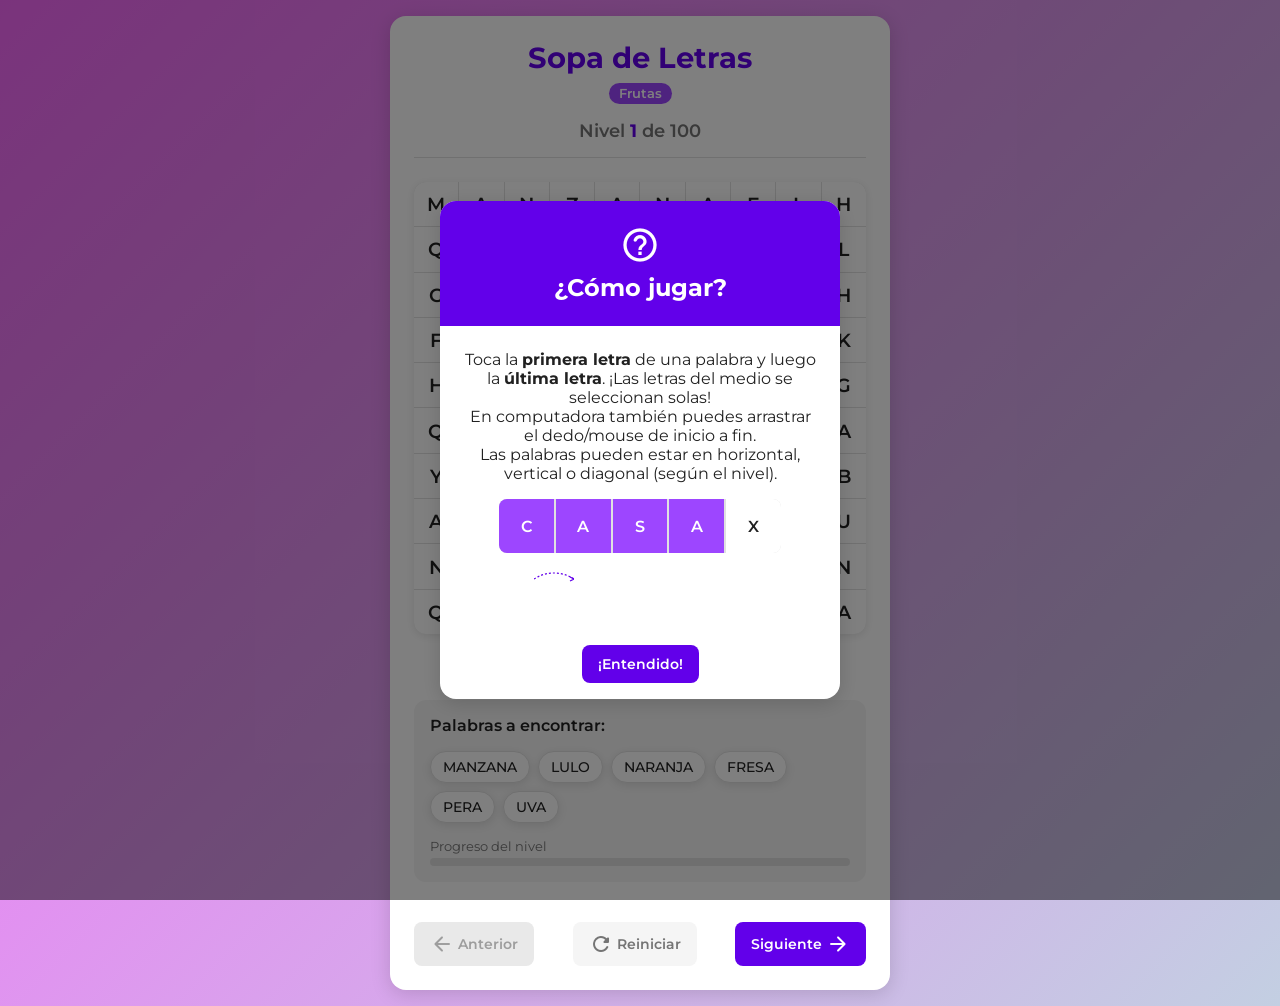
==== index.html @ b5bdeb5b "js claude v2" ====
<!DOCTYPE html>
<html lang="es">
<head>
    <meta charset="UTF-8">
    <meta name="viewport" content="width=device-width, initial-scale=1.0">
    <title>Sopa de Letras - 100 Niveles</title>
    <link rel="stylesheet" href="styles.css">
    <link rel="preconnect" href="https://fonts.googleapis.com">
    <link rel="preconnect" href="https://fonts.gstatic.com" crossorigin>
    <link href="https://fonts.googleapis.com/css2?family=Montserrat:wght@400;600;700&display=swap" rel="stylesheet">
    <link href="https://fonts.googleapis.com/icon?family=Material+Icons+Round" rel="stylesheet">
</head>
<body>
    <div class="game-wrapper">
        <div class="container">
            <header>
                <h1 id="game-title">Sopa de Letras</h1>
                <div class="theme-badge" id="level-theme">Frutas</div>
                <div class="level-info">
                    <span>Nivel </span><span id="current-level">1</span><span> de 100</span>
                </div>
            </header>
            
            <div class="game-container">
                <div class="word-search-wrapper">
                    <div id="word-search-grid" class="word-search-grid"></div>
                    <div class="selection-line" id="selection-line"></div>
                </div>
                <div class="touch-hint" id="touch-hint">Toca la primera letra de la palabra</div>
                
                <div class="words-to-find">
                    <h3>Palabras a encontrar:</h3>
                    <ul id="word-list"></ul>
                    <div class="progress-container">
                        <div class="progress-label">Progreso del nivel</div>
                        <div class="progress-bar">
                            <div class="progress-fill" id="level-progress"></div>
                        </div>
                    </div>
                </div>
            </div>
            
            <div class="controls">
                <button id="prev-level" class="btn btn-secondary">
                    <span class="material-icons-round">arrow_back</span>
                    <span>Anterior</span>
                </button>
                <button id="restart-level" class="btn btn-secondary">
                    <span class="material-icons-round">refresh</span>
                    <span>Reiniciar</span>
                </button>
                <button id="next-level" class="btn btn-primary">
                    <span>Siguiente</span>
                    <span class="material-icons-round">arrow_forward</span>
                </button>
            </div>
        </div>
    </div>
    
    <!-- Modal de victoria -->
    <div class="modal" id="victory-modal">
        <div class="modal-content">
            <div class="modal-header">
                <span class="material-icons-round success-icon">emoji_events</span>
                <h2>¡Nivel Completado!</h2>
            </div>
            <div class="modal-body">
                <p>Has encontrado todas las palabras del nivel <span id="completed-level">1</span>.</p>
                <div class="stars-container">
                    <span class="material-icons-round star">star</span>
                    <span class="material-icons-round star">star</span>
                    <span class="material-icons-round star">star</span>
                </div>
            </div>
            <div class="modal-footer">
                <button id="next-level-modal" class="btn btn-primary">
                    <span>Siguiente Nivel</span>
                    <span class="material-icons-round">arrow_forward</span>
                </button>
            </div>
        </div>
    </div>
    
    <!-- Tutorial para el primer nivel -->
    <div class="modal" id="tutorial-modal">
        <div class="modal-content">
            <div class="modal-header">
                <span class="material-icons-round">help_outline</span>
                <h2>¿Cómo jugar?</h2>
            </div>
            <div class="modal-body">
                <p>Toca la <strong>primera letra</strong> de una palabra y luego la <strong>última letra</strong>. ¡Las letras del medio se seleccionan solas!</p>
                <p>En computadora también puedes arrastrar el dedo/mouse de inicio a fin.</p>
                <p>Las palabras pueden estar en horizontal, vertical o diagonal (según el nivel).</p>
                <div class="tutorial-image">
                    <div class="tutorial-grid">
                        <div class="tutorial-cell">C</div>
                        <div class="tutorial-cell">A</div>
                        <div class="tutorial-cell">S</div>
                        <div class="tutorial-cell">A</div>
                        <div class="tutorial-cell">X</div>
                    </div>
                    <div class="tutorial-arrow"></div>
                </div>
            </div>
            <div class="modal-footer">
                <button id="start-game" class="btn btn-primary">¡Entendido!</button>
            </div>
        </div>
    </div>
    
    <script src="script.js"></script>
</body>
</html>
---- styles.css ----
/* Variables */
:root {
    --primary-color: #6200ea;
    --primary-light: #9d46ff;
    --primary-dark: #0a00b6;
    --secondary-color: #4a148c;
    --accent-color: #ff6d00;
    --success-color: #00c853;
    --error-color: #d50000;
    --text-primary: #212121;
    --text-secondary: #757575;
    --text-light: #ffffff;
    --bg-light: #f5f5f5;
    --bg-card: #ffffff;
    --border-color: #e0e0e0;
    --shadow-light: 0 2px 10px rgba(0, 0, 0, 0.1);
    --shadow-medium: 0 4px 20px rgba(0, 0, 0, 0.15);
    --border-radius-sm: 8px;
    --border-radius-md: 12px;
    --border-radius-lg: 16px;
    --spacing-xs: 4px;
    --spacing-sm: 8px;
    --spacing-md: 16px;
    --spacing-lg: 24px;
    --spacing-xl: 32px;
    --font-family: 'Montserrat', sans-serif;
    --transition-fast: 0.2s;
    --transition-normal: 0.3s;
}

/* Estilos generales */
* {
    margin: 0;
    padding: 0;
    box-sizing: border-box;
    font-family: var(--font-family);
}

body {
    background: linear-gradient(135deg, #f5f7fa 0%, #c3cfe2 100%);
    min-height: 100vh;
    display: flex;
    justify-content: center;
    align-items: center;
    padding: var(--spacing-md);
    transition: background 0.5s ease;
    color: var(--text-primary);
}

.game-wrapper {
    width: 100%;
    max-width: 500px;
}

.container {
    width: 100%;
    background-color: var(--bg-card);
    border-radius: var(--border-radius-lg);
    box-shadow: var(--shadow-medium);
    padding: var(--spacing-lg);
    display: flex;
    flex-direction: column;
    gap: var(--spacing-lg);
    position: relative;
    overflow: hidden;
}

/* Header */
header {
    text-align: center;
    padding-bottom: var(--spacing-md);
    border-bottom: 1px solid var(--border-color);
    position: relative;
}

h1 {
    color: var(--primary-color);
    font-size: 1.8rem;
    margin-bottom: var(--spacing-sm);
    font-weight: 700;
}

.theme-badge {
    display: inline-block;
    background-color: var(--primary-light);
    color: var(--text-light);
    font-size: 0.8rem;
    padding: 3px 10px;
    border-radius: 20px;
    margin-bottom: var(--spacing-md);
    font-weight: 600;
}

.level-info {
    font-size: 1.1rem;
    color: var(--text-secondary);
    font-weight: 600;
}

.level-info span:nth-child(2) {
    color: var(--primary-color);
    font-weight: 700;
}

/* Contenedor del juego */
.game-container {
    display: flex;
    flex-direction: column;
    gap: var(--spacing-lg);
}

.word-search-wrapper {
    position: relative;
    width: 100%;
    aspect-ratio: 1;
}

.word-search-grid {
    display: grid;
    gap: 1px;
    width: 100%;
    height: 100%;
    user-select: none;
    touch-action: none;
    background-color: var(--border-color);
    border-radius: var(--border-radius-md);
    overflow: hidden;
    box-shadow: var(--shadow-light);
}

.cell {
    background-color: var(--bg-card);
    display: flex;
    justify-content: center;
    align-items: center;
    font-weight: 600;
    font-size: clamp(0.8rem, 3vw, 1.2rem);
    cursor: pointer;
    transition: all var(--transition-fast);
    position: relative;
    z-index: 1;
}

.cell.selected {
    background-color: var(--primary-light);
    color: var(--text-light);
    transform: scale(0.95);
    z-index: 2;
}

.cell.found {
    background-color: var(--success-color);
    color: var(--text-light);
}

/* Línea de selección */
.selection-line {
    position: absolute;
    height: 6px;
    background-color: var(--primary-color);
    border-radius: 3px;
    transform-origin: left center;
    opacity: 0;
    pointer-events: none;
    z-index: 5;
    box-shadow: 0 0 10px rgba(98, 0, 234, 0.5);
}

/* Lista de palabras */
.words-to-find {
    padding: var(--spacing-md);
    background-color: var(--bg-light);
    border-radius: var(--border-radius-md);
}

.words-to-find h3 {
    margin-bottom: var(--spacing-md);
    color: var(--text-primary);
    font-size: 1rem;
    font-weight: 600;
}

.words-to-find ul {
    list-style-type: none;
    display: flex;
    flex-wrap: wrap;
    gap: var(--spacing-sm);
    margin-bottom: var(--spacing-md);
}

.words-to-find li {
    padding: 6px 12px;
    background-color: var(--bg-card);
    border-radius: 20px;
    font-size: 0.9rem;
    transition: all var(--transition-normal);
    box-shadow: var(--shadow-light);
    border: 1px solid var(--border-color);
    font-weight: 500;
}

.words-to-find li.found {
    background-color: var(--success-color);
    color: var(--text-light);
    text-decoration: line-through;
    transform: scale(0.95);
    opacity: 0.8;
    border-color: transparent;
}

/* Barra de progreso */
.progress-container {
    margin-top: var(--spacing-md);
}

.progress-label {
    font-size: 0.8rem;
    margin-bottom: var(--spacing-xs);
    color: var(--text-secondary);
}

.progress-bar {
    height: 8px;
    background-color: var(--border-color);
    border-radius: 4px;
    overflow: hidden;
}

.progress-fill {
    height: 100%;
    background-color: var(--primary-color);
    width: 0%;
    transition: width var(--transition-normal);
}

/* Controles */
.controls {
    display: flex;
    justify-content: space-between;
    margin-top: var(--spacing-md);
}

.btn {
    padding: 10px 16px;
    border: none;
    border-radius: var(--border-radius-sm);
    cursor: pointer;
    font-weight: 600;
    transition: all var(--transition-fast);
    display: flex;
    align-items: center;
    gap: var(--spacing-xs);
    font-size: 0.9rem;
}

.btn-primary {
    background-color: var(--primary-color);
    color: var(--text-light);
}

.btn-primary:hover:not(:disabled) {
    background-color: var(--primary-dark);
    box-shadow: 0 2px 8px rgba(98, 0, 234, 0.3);
}

.btn-secondary {
    background-color: var(--bg-light);
    color: var(--text-secondary);
}

.btn-secondary:hover:not(:disabled) {
    background-color: var(--border-color);
    color: var(--text-primary);
}

.btn:disabled {
    background-color: var(--border-color);
    color: var(--text-secondary);
    cursor: not-allowed;
    opacity: 0.7;
}

.material-icons-round {
    font-size: 1.2rem;
}

/* Modal */
.modal {
    position: fixed;
    top: 0;
    left: 0;
    width: 100%;
    height: 100%;
    background-color: rgba(0, 0, 0, 0.5);
    display: flex;
    justify-content: center;
    align-items: center;
    z-index: 100;
    opacity: 0;
    pointer-events: none;
    transition: opacity var(--transition-normal);
}

.modal.active {
    opacity: 1;
    pointer-events: all;
}

.modal-content {
    background-color: var(--bg-card);
    border-radius: var(--border-radius-lg);
    width: 90%;
    max-width: 400px;
    box-shadow: var(--shadow-medium);
    overflow: hidden;
    transform: scale(0.9);
    transition: transform var(--transition-normal);
}

.modal.active .modal-content {
    transform: scale(1);
}

.modal-header {
    padding: var(--spacing-lg);
    background-color: var(--primary-color);
    color: var(--text-light);
    display: flex;
    flex-direction: column;
    align-items: center;
    gap: var(--spacing-sm);
}

.modal-header .material-icons-round {
    font-size: 2.5rem;
}

.success-icon {
    color: var(--accent-color);
}

.modal-body {
    padding: var(--spacing-lg);
    text-align: center;
}

.stars-container {
    margin: var(--spacing-lg) 0;
    display: flex;
    justify-content: center;
    gap: var(--spacing-md);
}

.star {
    font-size: 2.5rem;
    color: var(--accent-color);
    animation: star-pulse 1.5s infinite alternate;
}

.star:nth-child(2) {
    animation-delay: 0.3s;
}

.star:nth-child(3) {
    animation-delay: 0.6s;
}

@keyframes star-pulse {
    0% {
        transform: scale(0.8);
        opacity: 0.7;
    }
    100% {
        transform: scale(1.1);
        opacity: 1;
    }
}

.modal-footer {
    padding: var(--spacing-md);
    display: flex;
    justify-content: center;
}

/* Tutorial */
.tutorial-image {
    margin: var(--spacing-md) 0;
    position: relative;
    display: flex;
    flex-direction: column;
    align-items: center;
}

.tutorial-grid {
    display: grid;
    grid-template-columns: repeat(5, 1fr);
    gap: 2px;
    width: 80%;
    background-color: var(--border-color);
    border-radius: var(--border-radius-sm);
    overflow: hidden;
}

.tutorial-cell {
    background-color: var(--bg-card);
    aspect-ratio: 1;
    display: flex;
    justify-content: center;
    align-items: center;
    font-weight: 600;
}

.tutorial-cell:nth-child(1),
.tutorial-cell:nth-child(2),
.tutorial-cell:nth-child(3),
.tutorial-cell:nth-child(4) {
    background-color: var(--primary-light);
    color: var(--text-light);
}

.tutorial-arrow {
    margin-top: var(--spacing-md);
    width: 60%;
    height: 20px;
    background-image: url('data:image/svg+xml;utf8,<svg xmlns="http://www.w3.org/2000/svg" viewBox="0 0 100 50"><path d="M0,25 C30,5 70,5 100,25" stroke="%236200ea" stroke-width="3" fill="none" stroke-dasharray="5,5"/><path d="M90,20 L100,25 L90,30" stroke="%236200ea" stroke-width="3" fill="none"/></svg>');
    background-repeat: no-repeat;
    background-size: contain;
}

/* Fondos de niveles */
.level-bg-1 { background: linear-gradient(135deg, #f667fa 0%, #c3cfe2 100%); }
.level-bg-2 { background: linear-gradient(135deg, #e0c3fc 0%, #8ec5fc 100%); }
.level-bg-3 { background: linear-gradient(135deg, #f093fb 0%, #f5576c 100%); }
.level-bg-4 { background: linear-gradient(135deg, #4facfe 0%, #00f2fe 100%); }
.level-bg-5 { background: linear-gradient(135deg, #43e97b 0%, #38f9d7 100%); }
.level-bg-6 { background: linear-gradient(135deg, #fa709a 0%, #fee140 100%); }
.level-bg-7 { background: linear-gradient(135deg, #667eea 0%, #764ba2 100%); }
.level-bg-8 { background: linear-gradient(135deg, #ff9a9e 0%, #fad0c4 100%); }
.level-bg-9 { background: linear-gradient(135deg, #a18cd1 0%, #fbc2eb 100%); }
.level-bg-10 { background: linear-gradient(135deg, #ffecd2 0%, #fcb69f 100%); }
.level-bg-11 { background: linear-gradient(135deg, #84fab0 0%, #8fd3f4 100%); }
.level-bg-12 { background: linear-gradient(135deg, #a6c0fe 0%, #f68084 100%); }
.level-bg-13 { background: linear-gradient(135deg, #fccb90 0%, #d57eeb 100%); }
.level-bg-14 { background: linear-gradient(135deg, #c1dfc4 0%, #deecdd 100%); }
.level-bg-15 { background: linear-gradient(135deg, #0ba360 0%, #3cba92 100%); }
.level-bg-16 { background: linear-gradient(135deg, #00c6fb 0%, #005bea 100%); }
.level-bg-17 { background: linear-gradient(135deg, #74ebd5 0%, #9face6 100%); }
.level-bg-18 { background: linear-gradient(135deg, #6a11cb 0%, #2575fc 100%); }
.level-bg-19 { background: linear-gradient(135deg, #ff758c 0%, #ff7eb3 100%); }
.level-bg-20 { background: linear-gradient(135deg, #868f96 0%, #596164 100%); }
.level-bg-21 { background: linear-gradient(135deg, #ff9a9e 0%, #fecfef 100%); }
.level-bg-22 { background: linear-gradient(135deg, #a1c4fd 0%, #c2e9fb 100%); }
.level-bg-23 { background: linear-gradient(135deg, #fddb92 0%, #d1fdff 100%); }
.level-bg-24 { background: linear-gradient(135deg, #fbc2eb 0%, #a6c1ee 100%); }
.level-bg-25 { background: linear-gradient(135deg, #ffecd2 0%, #fcb69f 100%); }
.level-bg-26 { background: linear-gradient(135deg, #84fab0 0%, #8fd3f4 100%); }
.level-bg-27 { background: linear-gradient(135deg, #ff8177 0%, #ff867a 100%); }
.level-bg-28 { background: linear-gradient(135deg, #cfd9df 0%, #e2ebf0 100%); }
.level-bg-29 { background: linear-gradient(135deg, #a1ffce 0%, #faffd1 100%); }
.level-bg-30 { background: linear-gradient(135deg, #f6d365 0%, #fda085 100%); }

.level-bg-31 { background: linear-gradient(135deg, #ff6a00 0%, #ee0979 100%); }
.level-bg-32 { background: linear-gradient(135deg, #5ee7df 0%, #b490ca 100%); }
.level-bg-33 { background: linear-gradient(135deg, #89f7fe 0%, #66a6ff 100%); }
.level-bg-34 { background: linear-gradient(135deg, #fbc7d4 0%, #9796f0 100%); }
.level-bg-35 { background: linear-gradient(135deg, #92fe9d 0%, #00c9ff 100%); }
.level-bg-36 { background: linear-gradient(135deg, #fddb92 0%, #d1fdff 100%); }
.level-bg-37 { background: linear-gradient(135deg, #f6d365 0%, #fda085 100%); }
.level-bg-38 { background: linear-gradient(135deg, #84fab0 0%, #8fd3f4 100%); }
.level-bg-39 { background: linear-gradient(135deg, #fccb90 0%, #d57eeb 100%); }
.level-bg-40 { background: linear-gradient(135deg, #74ebd5 0%, #9face6 100%); }

.level-bg-41 { background: linear-gradient(135deg, #667eea 0%, #764ba2 100%); }
.level-bg-42 { background: linear-gradient(135deg, #ff758c 0%, #ff7eb3 100%); }
.level-bg-43 { background: linear-gradient(135deg, #00c6fb 0%, #005bea 100%); }
.level-bg-44 { background: linear-gradient(135deg, #f7971e 0%, #ffd200 100%); }
.level-bg-45 { background: linear-gradient(135deg, #43e97b 0%, #38f9d7 100%); }
.level-bg-46 { background: linear-gradient(135deg, #fa709a 0%, #fee140 100%); }
.level-bg-47 { background: linear-gradient(135deg, #4facfe 0%, #00f2fe 100%); }
.level-bg-48 { background: linear-gradient(135deg, #a18cd1 0%, #fbc2eb 100%); }
.level-bg-49 { background: linear-gradient(135deg, #ff9a9e 0%, #fad0c4 100%); }
.level-bg-50 { background: linear-gradient(135deg, #0ba360 0%, #3cba92 100%); }

.level-bg-51 { background: linear-gradient(135deg, #a1c4fd 0%, #c2e9fb 100%); }
.level-bg-52 { background: linear-gradient(135deg, #c1dfc4 0%, #deecdd 100%); }
.level-bg-53 { background: linear-gradient(135deg, #ffecd2 0%, #fcb69f 100%); }
.level-bg-54 { background: linear-gradient(135deg, #84fab0 0%, #8fd3f4 100%); }
.level-bg-55 { background: linear-gradient(135deg, #fccb90 0%, #d57eeb 100%); }
.level-bg-56 { background: linear-gradient(135deg, #f6d365 0%, #fda085 100%); }
.level-bg-57 { background: linear-gradient(135deg, #667eea 0%, #764ba2 100%); }
.level-bg-58 { background: linear-gradient(135deg, #ff9a9e 0%, #fecfef 100%); }
.level-bg-59 { background: linear-gradient(135deg, #a1ffce 0%, #faffd1 100%); }
.level-bg-60 { background: linear-gradient(135deg, #74ebd5 0%, #9face6 100%); }

.level-bg-61 { background: linear-gradient(135deg, #ff8177 0%, #ff867a 100%); }
.level-bg-62 { background: linear-gradient(135deg, #43e97b 0%, #38f9d7 100%); }
.level-bg-63 { background: linear-gradient(135deg, #00c6fb 0%, #005bea 100%); }
.level-bg-64 { background: linear-gradient(135deg, #ffecd2 0%, #fcb69f 100%); }
.level-bg-65 { background: linear-gradient(135deg, #6a11cb 0%, #2575fc 100%); }
.level-bg-66 { background: linear-gradient(135deg, #f7971e 0%, #ffd200 100%); }
.level-bg-67 { background: linear-gradient(135deg, #fbc2eb 0%, #a6c1ee 100%); }
.level-bg-68 { background: linear-gradient(135deg, #f093fb 0%, #f5576c 100%); }
.level-bg-69 { background: linear-gradient(135deg, #a6c0fe 0%, #f68084 100%); }
.level-bg-70 { background: linear-gradient(135deg, #ff758c 0%, #ff7eb3 100%); }

.level-bg-71 { background: linear-gradient(135deg, #fddb92 0%, #d1fdff 100%); }
.level-bg-72 { background: linear-gradient(135deg, #4facfe 0%, #00f2fe 100%); }
.level-bg-73 { background: linear-gradient(135deg, #c1dfc4 0%, #deecdd 100%); }
.level-bg-74 { background: linear-gradient(135deg, #0ba360 0%, #3cba92 100%); }
.level-bg-75 { background: linear-gradient(135deg, #84fab0 0%, #8fd3f4 100%); }
.level-bg-76 { background: linear-gradient(135deg, #f6d365 0%, #fda085 100%); }
.level-bg-77 { background: linear-gradient(135deg, #667eea 0%, #764ba2 100%); }
.level-bg-78 { background: linear-gradient(135deg, #ff9a9e 0%, #fad0c4 100%); }
.level-bg-79 { background: linear-gradient(135deg, #a1c4fd 0%, #c2e9fb 100%); }
.level-bg-80 { background: linear-gradient(135deg, #fbc2eb 0%, #a6c1ee 100%); }

.level-bg-81 { background: linear-gradient(135deg, #6a11cb 0%, #2575fc 100%); }
.level-bg-82 { background: linear-gradient(135deg, #f7971e 0%, #ffd200 100%); }
.level-bg-83 { background: linear-gradient(135deg, #00c6fb 0%, #005bea 100%); }
.level-bg-84 { background: linear-gradient(135deg, #43e97b 0%, #38f9d7 100%); }
.level-bg-85 { background: linear-gradient(135deg, #ffecd2 0%, #fcb69f 100%); }
.level-bg-86 { background: linear-gradient(135deg, #a18cd1 0%, #fbc2eb 100%); }
.level-bg-87 { background: linear-gradient(135deg, #ff8177 0%, #ff867a 100%); }
.level-bg-88 { background: linear-gradient(135deg, #a1ffce 0%, #faffd1 100%); }
.level-bg-89 { background: linear-gradient(135deg, #f6d365 0%, #fda085 100%); }
.level-bg-90 { background: linear-gradient(135deg, #74ebd5 0%, #9face6 100%); }

.level-bg-91 { background: linear-gradient(135deg, #667eea 0%, #764ba2 100%); }
.level-bg-92 { background: linear-gradient(135deg, #ff758c 0%, #ff7eb3 100%); }
.level-bg-93 { background: linear-gradient(135deg, #00c6fb 0%, #005bea 100%); }
.level-bg-94 { background: linear-gradient(135deg, #43e97b 0%, #38f9d7 100%); }
.level-bg-95 { background: linear-gradient(135deg, #fa709a 0%, #fee140 100%); }
.level-bg-96 { background: linear-gradient(135deg, #fbc2eb 0%, #a6c1ee 100%); }
.level-bg-97 { background: linear-gradient(135deg, #a1c4fd 0%, #c2e9fb 100%); }
.level-bg-98 { background: linear-gradient(135deg, #f093fb 0%, #f5576c 100%); }
.level-bg-99 { background: linear-gradient(135deg, #84fab0 0%, #8fd3f4 100%); }
.level-bg-100 { background: linear-gradient(135deg, #fddb92 0%, #d1fdff 100%); }


/* Media queries para responsividad */
@media (max-width: 480px) {
    :root {
        --spacing-lg: 16px;
        --spacing-md: 12px;
    }
    
    .container {
        padding: var(--spacing-md);
    }
    
    h1 {
        font-size: 1.6rem;
    }
    
    .btn {
        padding: 8px 12px;
        font-size: 0.8rem;
    }
    
    .material-icons-round {
        font-size: 1rem;
    }
    
    .words-to-find li {
        font-size: 0.8rem;
        padding: 4px 10px;
    }
    
    .level-info {
        font-size: 1rem;
    }
    
    .modal-content {
        width: 95%;
    }
}

/* Animaciones */
@keyframes pulse {
    0% {
        transform: scale(1);
    }
    50% {
        transform: scale(1.05);
    }
    100% {
        transform: scale(1);
    }
}

.pulse {
    animation: pulse 0.5s;
}

@keyframes celebrate {
    0% {
        transform: scale(1);
    }
    50% {
        transform: scale(1.2);
    }
    100% {
        transform: scale(1);
    }
}

.celebrate {
    animation: celebrate 0.5s;
}

@keyframes shake {
    0%, 100% {
        transform: translateX(0);
    }
    25% {
        transform: translateX(-5px);
    }
    75% {
        transform: translateX(5px);
    }
}

/*.shake {
    animation: shake 0.3s;
}
*/

.grid {
    touch-action: none; 
}

.cell {
    user-select: none;
    position: relative;
}

.cell:hover {
    transform: scale(1.05);
}

.cell.selecting {
    background: #2196f3;
    color: white;
    transform: scale(1.1);
}

/* Primera celda seleccionada en modo táctil */
.cell.touch-first {
    background-color: var(--accent-color);
    color: var(--text-light);
    transform: scale(1.15);
    box-shadow: 0 0 0 3px rgba(255, 109, 0, 0.4);
    z-index: 3;
    animation: pulse-touch 0.8s infinite ease-in-out;
}

@keyframes pulse-touch {
    0%, 100% { box-shadow: 0 0 0 3px rgba(255, 109, 0, 0.4); }
    50%       { box-shadow: 0 0 0 6px rgba(255, 109, 0, 0.15); }
}

/* Indicador de instrucción táctil (hint) */
.touch-hint {
    text-align: center;
    font-size: 0.75rem;
    color: var(--text-secondary);
    margin-top: var(--spacing-xs);
    opacity: 0;
    transition: opacity 0.3s;
    height: 1.2em;
}
.touch-hint.visible {
    opacity: 1;
}
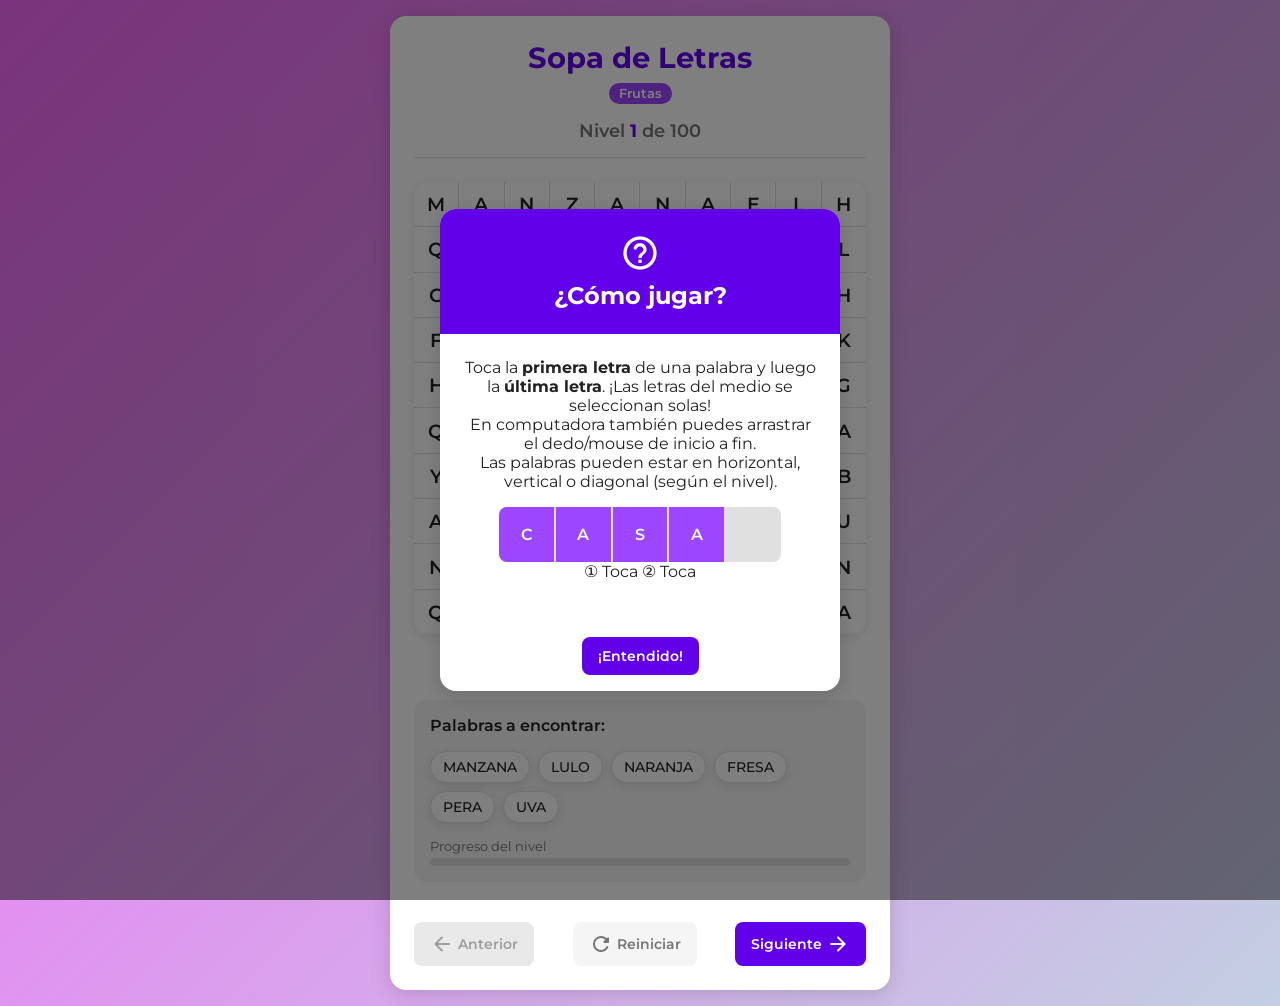
==== commit 0fd1f689: "html claude v2" ====
--- a/index.html
+++ b/index.html
@@ -94,14 +94,19 @@
                 <p>Las palabras pueden estar en horizontal, vertical o diagonal (según el nivel).</p>
                 <div class="tutorial-image">
                     <div class="tutorial-grid">
-                        <div class="tutorial-cell">C</div>
-                        <div class="tutorial-cell">A</div>
-                        <div class="tutorial-cell">S</div>
-                        <div class="tutorial-cell">A</div>
-                        <div class="tutorial-cell">X</div>
+                        <div class="tutorial-cell tutorial-first">C</div>
+                        <div class="tutorial-cell tutorial-middle">A</div>
+                        <div class="tutorial-cell tutorial-middle">S</div>
+                        <div class="tutorial-cell tutorial-last">A</div>
                     </div>
-                    <div class="tutorial-arrow"></div>
+                    <div class="tutorial-labels">
+                        <span>① Toca</span>
+                        <span></span>
+                        <span></span>
+                        <span>② Toca</span>
+                    </div>
                 </div>
+
             </div>
             <div class="modal-footer">
                 <button id="start-game" class="btn btn-primary">¡Entendido!</button>
@@ -111,5 +116,4 @@
     
     <script src="script.js"></script>
 </body>
-</html>
- +</html>
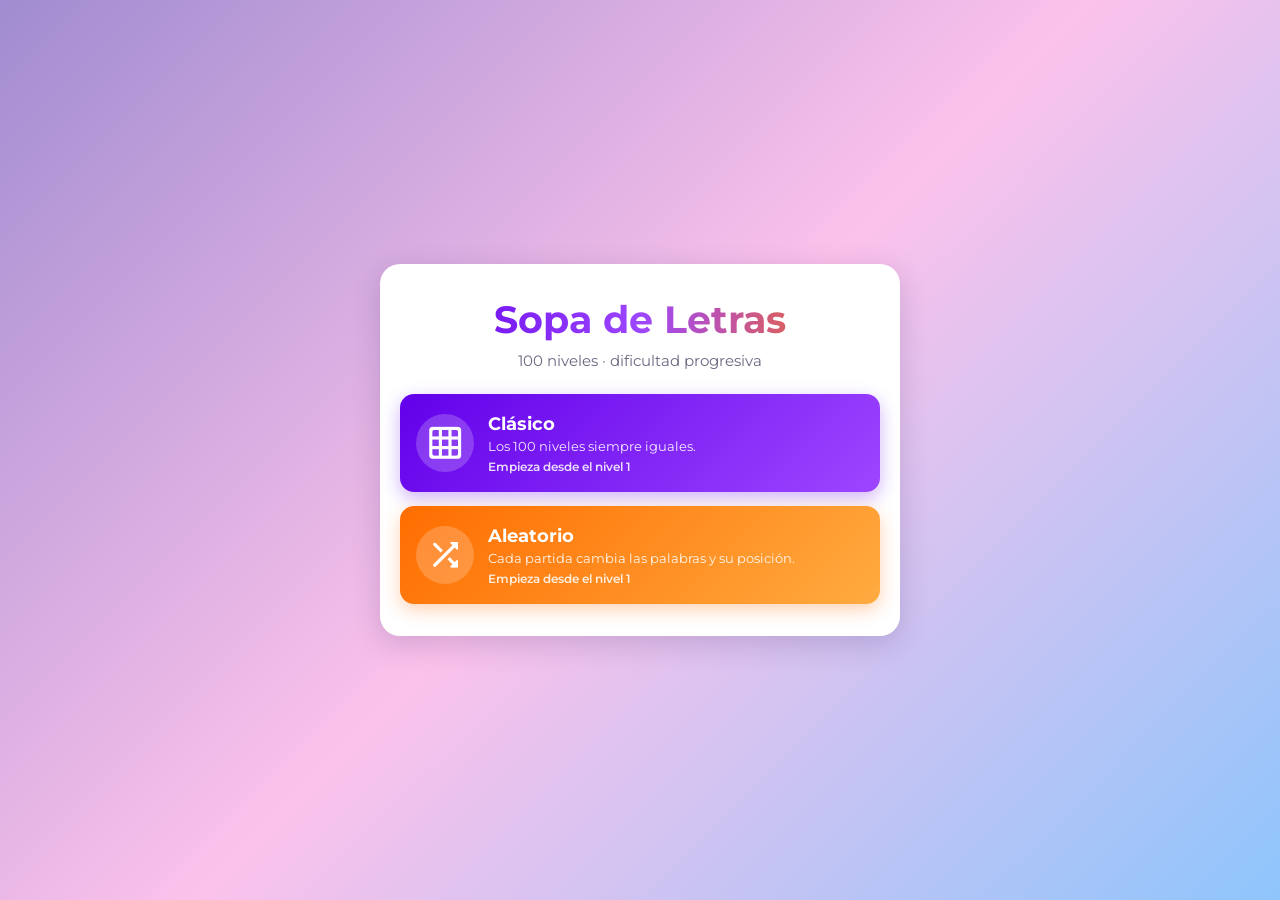
==== commit bcda2c54: "Mejora total del juego con Claude Code" ====
--- a/index.html
+++ b/index.html
@@ -4,116 +4,46 @@
     <meta charset="UTF-8">
     <meta name="viewport" content="width=device-width, initial-scale=1.0">
     <title>Sopa de Letras - 100 Niveles</title>
-    <link rel="stylesheet" href="styles.css">
     <link rel="preconnect" href="https://fonts.googleapis.com">
     <link rel="preconnect" href="https://fonts.gstatic.com" crossorigin>
     <link href="https://fonts.googleapis.com/css2?family=Montserrat:wght@400;600;700&display=swap" rel="stylesheet">
     <link href="https://fonts.googleapis.com/icon?family=Material+Icons+Round" rel="stylesheet">
+    <link rel="stylesheet" href="styles.css">
 </head>
-<body>
-    <div class="game-wrapper">
-        <div class="container">
-            <header>
-                <h1 id="game-title">Sopa de Letras</h1>
-                <div class="theme-badge" id="level-theme">Frutas</div>
-                <div class="level-info">
-                    <span>Nivel </span><span id="current-level">1</span><span> de 100</span>
-                </div>
-            </header>
-            
-            <div class="game-container">
-                <div class="word-search-wrapper">
-                    <div id="word-search-grid" class="word-search-grid"></div>
-                    <div class="selection-line" id="selection-line"></div>
-                </div>
-                <div class="touch-hint" id="touch-hint">Toca la primera letra de la palabra</div>
-                
-                <div class="words-to-find">
-                    <h3>Palabras a encontrar:</h3>
-                    <ul id="word-list"></ul>
-                    <div class="progress-container">
-                        <div class="progress-label">Progreso del nivel</div>
-                        <div class="progress-bar">
-                            <div class="progress-fill" id="level-progress"></div>
-                        </div>
-                    </div>
-                </div>
-            </div>
-            
-            <div class="controls">
-                <button id="prev-level" class="btn btn-secondary">
-                    <span class="material-icons-round">arrow_back</span>
-                    <span>Anterior</span>
-                </button>
-                <button id="restart-level" class="btn btn-secondary">
-                    <span class="material-icons-round">refresh</span>
-                    <span>Reiniciar</span>
-                </button>
-                <button id="next-level" class="btn btn-primary">
-                    <span>Siguiente</span>
-                    <span class="material-icons-round">arrow_forward</span>
-                </button>
+<body class="menu-page level-bg-7">
+    <div class="menu-wrapper">
+        <div class="menu-card">
+            <h1 class="logo">Sopa de Letras</h1>
+            <p class="tagline">100 niveles · dificultad progresiva</p>
+            <div class="mode-list">
+                <a class="mode-card" href="juego.html?modo=fijo" data-mode="fijo">
+                    <span class="material-icons-round mode-icon">grid_on</span>
+                    <span class="mode-text">
+                        <span class="mode-title">Clásico</span>
+                        <span class="mode-desc">Los 100 niveles siempre iguales.</span>
+                        <span class="mode-progress"></span>
+                    </span>
+                </a>
+                <a class="mode-card mode-random" href="juego.html?modo=aleatorio" data-mode="aleatorio">
+                    <span class="material-icons-round mode-icon">shuffle</span>
+                    <span class="mode-text">
+                        <span class="mode-title">Aleatorio</span>
+                        <span class="mode-desc">Cada partida cambia las palabras y su posición.</span>
+                        <span class="mode-progress"></span>
+                    </span>
+                </a>
             </div>
         </div>
     </div>
-    
-    <!-- Modal de victoria -->
-    <div class="modal" id="victory-modal">
-        <div class="modal-content">
-            <div class="modal-header">
-                <span class="material-icons-round success-icon">emoji_events</span>
-                <h2>¡Nivel Completado!</h2>
-            </div>
-            <div class="modal-body">
-                <p>Has encontrado todas las palabras del nivel <span id="completed-level">1</span>.</p>
-                <div class="stars-container">
-                    <span class="material-icons-round star">star</span>
-                    <span class="material-icons-round star">star</span>
-                    <span class="material-icons-round star">star</span>
-                </div>
-            </div>
-            <div class="modal-footer">
-                <button id="next-level-modal" class="btn btn-primary">
-                    <span>Siguiente Nivel</span>
-                    <span class="material-icons-round">arrow_forward</span>
-                </button>
-            </div>
-        </div>
-    </div>
-    
-    <!-- Tutorial para el primer nivel -->
-    <div class="modal" id="tutorial-modal">
-        <div class="modal-content">
-            <div class="modal-header">
-                <span class="material-icons-round">help_outline</span>
-                <h2>¿Cómo jugar?</h2>
-            </div>
-            <div class="modal-body">
-                <p>Toca la <strong>primera letra</strong> de una palabra y luego la <strong>última letra</strong>. ¡Las letras del medio se seleccionan solas!</p>
-                <p>En computadora también puedes arrastrar el dedo/mouse de inicio a fin.</p>
-                <p>Las palabras pueden estar en horizontal, vertical o diagonal (según el nivel).</p>
-                <div class="tutorial-image">
-                    <div class="tutorial-grid">
-                        <div class="tutorial-cell tutorial-first">C</div>
-                        <div class="tutorial-cell tutorial-middle">A</div>
-                        <div class="tutorial-cell tutorial-middle">S</div>
-                        <div class="tutorial-cell tutorial-last">A</div>
-                    </div>
-                    <div class="tutorial-labels">
-                        <span>① Toca</span>
-                        <span></span>
-                        <span></span>
-                        <span>② Toca</span>
-                    </div>
-                </div>
-
-            </div>
-            <div class="modal-footer">
-                <button id="start-game" class="btn btn-primary">¡Entendido!</button>
-            </div>
-        </div>
-    </div>
-    
-    <script src="script.js"></script>
+    <script>
+        document.querySelectorAll('.mode-card').forEach(card => {
+            let p = null;
+            try { p = JSON.parse(localStorage.getItem('sopa-progreso-' + card.dataset.mode)); } catch (e) { /* sin datos */ }
+            const stars = p ? Object.values(p.stars).reduce((a, b) => a + b, 0) : 0;
+            card.querySelector('.mode-progress').textContent = p
+                ? `Nivel ${p.unlocked} desbloqueado · ★ ${stars}/300`
+                : 'Empieza desde el nivel 1';
+        });
+    </script>
 </body>
-</html>+</html>
--- a/styles.css
+++ b/styles.css
@@ -1,4 +1,6 @@
-/* Variables */
+/* =============================================
+   VARIABLES
+   ============================================= */
 :root {
     --primary-color: #6200ea;
     --primary-light: #9d46ff;
@@ -7,427 +9,658 @@
     --accent-color: #ff6d00;
     --success-color: #00c853;
     --error-color: #d50000;
+    --gold: #ffb300;
     --text-primary: #212121;
-    --text-secondary: #757575;
+    --text-secondary: #6b6780;
     --text-light: #ffffff;
-    --bg-light: #f5f5f5;
+    --bg-light: #f4f2fb;
     --bg-card: #ffffff;
-    --border-color: #e0e0e0;
-    --shadow-light: 0 2px 10px rgba(0, 0, 0, 0.1);
-    --shadow-medium: 0 4px 20px rgba(0, 0, 0, 0.15);
-    --border-radius-sm: 8px;
-    --border-radius-md: 12px;
-    --border-radius-lg: 16px;
-    --spacing-xs: 4px;
-    --spacing-sm: 8px;
-    --spacing-md: 16px;
-    --spacing-lg: 24px;
-    --spacing-xl: 32px;
-    --font-family: 'Montserrat', sans-serif;
-    --transition-fast: 0.2s;
-    --transition-normal: 0.3s;
-}
-
-/* Estilos generales */
-* {
-    margin: 0;
-    padding: 0;
-    box-sizing: border-box;
+    --border-color: #e4e0f0;
+    --shadow-light: 0 2px 10px rgba(40, 20, 90, 0.08);
+    --shadow-medium: 0 8px 30px rgba(40, 20, 90, 0.18);
+    --radius-sm: 10px;
+    --radius-md: 14px;
+    --radius-lg: 20px;
+    --font-family: 'Montserrat', system-ui, sans-serif;
+}
+
+/* =============================================
+   BASE
+   ============================================= */
+* { margin: 0; padding: 0; box-sizing: border-box; }
+
+html { -webkit-text-size-adjust: 100%; }
+
+body {
     font-family: var(--font-family);
-}
-
-body {
     background: linear-gradient(135deg, #f5f7fa 0%, #c3cfe2 100%);
     min-height: 100vh;
-    display: flex;
-    justify-content: center;
-    align-items: center;
-    padding: var(--spacing-md);
+    min-height: 100dvh;
+    display: flex;
+    justify-content: center;
+    align-items: flex-start;
+    padding: 16px;
+    color: var(--text-primary);
     transition: background 0.5s ease;
-    color: var(--text-primary);
-}
-
-.game-wrapper {
-    width: 100%;
-    max-width: 500px;
-}
+    overflow-x: hidden;
+    -webkit-tap-highlight-color: transparent;
+}
+
+button, a { font-family: inherit; }
+
+.material-icons-round { font-size: 1.25rem; line-height: 1; user-select: none; }
+
+/* =============================================
+   MENÚ PRINCIPAL
+   ============================================= */
+body.menu-page {
+    align-items: center;
+    background: linear-gradient(135deg, #a18cd1 0%, #fbc2eb 50%, #8ec5fc 100%);
+}
+
+.menu-wrapper { width: 100%; max-width: 520px; }
+
+.menu-card {
+    background: var(--bg-card);
+    border-radius: var(--radius-lg);
+    box-shadow: var(--shadow-medium);
+    padding: 32px 20px;
+    text-align: center;
+}
+
+.logo {
+    font-size: clamp(1.8rem, 8vw, 2.4rem);
+    font-weight: 700;
+    background: linear-gradient(90deg, var(--primary-color), var(--primary-light), var(--accent-color));
+    -webkit-background-clip: text;
+    background-clip: text;
+    color: transparent;
+    margin-bottom: 8px;
+}
+
+.tagline { color: var(--text-secondary); font-size: 0.95rem; margin-bottom: 24px; }
+
+.mode-list { display: flex; flex-direction: column; gap: 14px; }
+
+.mode-card {
+    display: flex;
+    align-items: center;
+    gap: 14px;
+    text-align: left;
+    text-decoration: none;
+    color: var(--text-light);
+    padding: 18px 16px;
+    border-radius: var(--radius-md);
+    background: linear-gradient(135deg, var(--primary-color), var(--primary-light));
+    box-shadow: 0 6px 18px rgba(98, 0, 234, 0.3);
+    transition: transform 0.2s, box-shadow 0.2s;
+}
+
+.mode-card.mode-random {
+    background: linear-gradient(135deg, var(--accent-color), #ffab40);
+    box-shadow: 0 6px 18px rgba(255, 109, 0, 0.3);
+}
+
+.mode-card:hover, .mode-card:focus-visible {
+    transform: translateY(-3px);
+    box-shadow: 0 10px 26px rgba(40, 20, 90, 0.3);
+}
+
+.mode-card:active { transform: translateY(0) scale(0.98); }
+
+.mode-icon {
+    font-size: 2.4rem;
+    background: rgba(255, 255, 255, 0.2);
+    border-radius: 50%;
+    padding: 10px;
+    flex-shrink: 0;
+}
+
+.mode-text { display: flex; flex-direction: column; gap: 3px; min-width: 0; }
+.mode-title { font-weight: 700; font-size: 1.15rem; }
+.mode-desc { font-size: 0.82rem; opacity: 0.92; }
+.mode-progress { font-size: 0.75rem; font-weight: 600; opacity: 0.85; margin-top: 2px; }
+
+/* =============================================
+   CONTENEDOR DEL JUEGO
+   ============================================= */
+.game-wrapper { width: 100%; max-width: 520px; }
 
 .container {
     width: 100%;
-    background-color: var(--bg-card);
-    border-radius: var(--border-radius-lg);
+    background: var(--bg-card);
+    border-radius: var(--radius-lg);
     box-shadow: var(--shadow-medium);
-    padding: var(--spacing-lg);
+    padding: 16px;
     display: flex;
     flex-direction: column;
-    gap: var(--spacing-lg);
-    position: relative;
+    gap: 14px;
+}
+
+/* Barra superior */
+.topbar {
+    display: flex;
+    align-items: center;
+    justify-content: space-between;
+    gap: 8px;
+}
+
+.icon-btn {
+    width: 42px;
+    height: 42px;
+    flex-shrink: 0;
+    border: none;
+    border-radius: 50%;
+    background: var(--bg-light);
+    color: var(--primary-color);
+    display: inline-flex;
+    align-items: center;
+    justify-content: center;
+    cursor: pointer;
+    text-decoration: none;
+    transition: background 0.2s, transform 0.15s;
+}
+
+.icon-btn:hover { background: var(--border-color); }
+.icon-btn:active { transform: scale(0.92); }
+
+.title-block {
+    flex: 1;
+    min-width: 0;
+    display: flex;
+    flex-direction: column;
+    align-items: center;
+    gap: 4px;
+    text-align: center;
+}
+
+.theme-badge {
+    max-width: 100%;
+    background: linear-gradient(90deg, var(--primary-color), var(--primary-light));
+    color: var(--text-light);
+    font-size: 0.85rem;
+    font-weight: 700;
+    padding: 4px 14px;
+    border-radius: 20px;
+    white-space: nowrap;
     overflow: hidden;
-}
-
-/* Header */
-header {
-    text-align: center;
-    padding-bottom: var(--spacing-md);
-    border-bottom: 1px solid var(--border-color);
-    position: relative;
-}
-
-h1 {
-    color: var(--primary-color);
-    font-size: 1.8rem;
-    margin-bottom: var(--spacing-sm);
-    font-weight: 700;
-}
-
-.theme-badge {
-    display: inline-block;
-    background-color: var(--primary-light);
-    color: var(--text-light);
-    font-size: 0.8rem;
-    padding: 3px 10px;
-    border-radius: 20px;
-    margin-bottom: var(--spacing-md);
-    font-weight: 600;
-}
-
-.level-info {
-    font-size: 1.1rem;
-    color: var(--text-secondary);
-    font-weight: 600;
-}
-
-.level-info span:nth-child(2) {
-    color: var(--primary-color);
-    font-weight: 700;
-}
-
-/* Contenedor del juego */
-.game-container {
-    display: flex;
-    flex-direction: column;
-    gap: var(--spacing-lg);
-}
-
-.word-search-wrapper {
+    text-overflow: ellipsis;
+}
+
+.level-info { font-size: 0.95rem; font-weight: 600; color: var(--text-secondary); }
+.level-info #current-level { color: var(--primary-color); font-weight: 700; }
+
+.mode-label {
+    font-size: 0.65rem;
+    font-weight: 700;
+    text-transform: uppercase;
+    letter-spacing: 0.06em;
+    color: var(--accent-color);
+    background: rgba(255, 109, 0, 0.1);
+    padding: 2px 8px;
+    border-radius: 10px;
+}
+
+/* Estadísticas */
+.stats-bar {
+    display: flex;
+    justify-content: space-around;
+    gap: 8px;
+    background: var(--bg-light);
+    border-radius: var(--radius-md);
+    padding: 8px;
+}
+
+.stat {
+    display: flex;
+    align-items: center;
+    gap: 5px;
+    font-weight: 700;
+    font-size: 0.9rem;
+    color: var(--text-primary);
+    font-variant-numeric: tabular-nums;
+}
+
+.stat .material-icons-round { color: var(--primary-light); font-size: 1.15rem; }
+
+/* =============================================
+   TABLERO
+   ============================================= */
+.board {
     position: relative;
     width: 100%;
     aspect-ratio: 1;
-}
-
-.word-search-grid {
-    display: grid;
-    gap: 1px;
+    container-type: inline-size;
+    background: var(--bg-card);
+    border-radius: var(--radius-md);
+    box-shadow: var(--shadow-light), inset 0 0 0 1px var(--border-color);
+    touch-action: none;
+    user-select: none;
+    -webkit-user-select: none;
+    cursor: pointer;
+}
+
+.board-svg {
+    position: absolute;
+    inset: 0;
     width: 100%;
     height: 100%;
-    user-select: none;
-    touch-action: none;
-    background-color: var(--border-color);
-    border-radius: var(--border-radius-md);
-    overflow: hidden;
-    box-shadow: var(--shadow-light);
+    pointer-events: none;
+    z-index: 0;
+    overflow: visible;
+}
+
+.grid {
+    position: absolute;
+    inset: 0;
+    display: grid;
+    grid-template-columns: repeat(var(--n, 10), 1fr);
+    grid-template-rows: repeat(var(--n, 10), 1fr);
+    z-index: 1;
 }
 
 .cell {
-    background-color: var(--bg-card);
-    display: flex;
-    justify-content: center;
-    align-items: center;
-    font-weight: 600;
-    font-size: clamp(0.8rem, 3vw, 1.2rem);
-    cursor: pointer;
-    transition: all var(--transition-fast);
-    position: relative;
-    z-index: 1;
-}
-
-.cell.selected {
-    background-color: var(--primary-light);
+    display: flex;
+    align-items: center;
+    justify-content: center;
+    font-weight: 700;
+    font-size: calc(100cqw / var(--n, 10) * 0.52);
+    color: #2b2350;
+    transition: color 0.15s;
+    pointer-events: none;
+}
+
+.cell.sel { color: var(--text-light); }
+.cell.found { color: #1a1333; }
+
+/* Burbuja con las letras seleccionadas */
+.selection-preview {
+    position: absolute;
+    top: -14px;
+    left: 50%;
+    transform: translate(-50%, -100%) scale(0.9);
+    background: var(--primary-color);
     color: var(--text-light);
-    transform: scale(0.95);
-    z-index: 2;
-}
-
-.cell.found {
-    background-color: var(--success-color);
-    color: var(--text-light);
-}
-
-/* Línea de selección */
-.selection-line {
-    position: absolute;
-    height: 6px;
-    background-color: var(--primary-color);
-    border-radius: 3px;
-    transform-origin: left center;
+    font-weight: 700;
+    letter-spacing: 0.15em;
+    font-size: 1rem;
+    padding: 6px 14px;
+    border-radius: 20px;
+    box-shadow: var(--shadow-medium);
+    white-space: nowrap;
     opacity: 0;
     pointer-events: none;
     z-index: 5;
-    box-shadow: 0 0 10px rgba(98, 0, 234, 0.5);
-}
-
-/* Lista de palabras */
+    transition: opacity 0.15s, transform 0.15s, background 0.15s;
+}
+
+.selection-preview.visible { opacity: 1; transform: translate(-50%, -100%) scale(1); }
+.selection-preview.ok { background: var(--success-color); }
+.selection-preview.bad { background: var(--error-color); }
+
+/* Formas SVG (el grosor lo pone JS en unidades del viewBox) */
+.pill-active {
+    stroke: var(--primary-color);
+    stroke-opacity: 0.55;
+    stroke-linecap: round;
+    fill: none;
+}
+
+.pill-active.bad {
+    stroke: var(--error-color);
+    transform-box: fill-box;
+    animation: pill-shake 0.35s ease, pill-fade 0.4s ease 0.3s forwards;
+}
+
+.pill-found {
+    stroke-linecap: round;
+    stroke-opacity: 0.45;
+    fill: none;
+    transform-box: fill-box;
+    transform-origin: center;
+    animation: pill-pop 0.35s cubic-bezier(.2, 1.4, .4, 1);
+}
+
+.pill-pending {
+    fill: var(--accent-color);
+    fill-opacity: 0.5;
+    transform-box: fill-box;
+    transform-origin: center;
+    animation: pending-breathe 1.2s ease-in-out infinite;
+}
+
+.hint-ring {
+    fill: none;
+    stroke: var(--accent-color);
+    transform-box: fill-box;
+    transform-origin: center;
+    animation: ping 1s ease-out infinite;
+}
+
+@keyframes pill-pop {
+    0% { transform: scale(0.6); }
+    100% { transform: scale(1); }
+}
+
+@keyframes pill-shake {
+    0%, 100% { transform: translateX(0); }
+    25% { transform: translateX(-3px); }
+    75% { transform: translateX(3px); }
+}
+
+@keyframes pill-fade { to { opacity: 0; } }
+
+@keyframes pending-breathe {
+    0%, 100% { transform: scale(0.85); fill-opacity: 0.4; }
+    50% { transform: scale(1); fill-opacity: 0.6; }
+}
+
+@keyframes ping {
+    0% { transform: scale(0.7); opacity: 1; }
+    100% { transform: scale(1.5); opacity: 0; }
+}
+
+/* =============================================
+   LISTA DE PALABRAS Y PROGRESO
+   ============================================= */
 .words-to-find {
-    padding: var(--spacing-md);
-    background-color: var(--bg-light);
-    border-radius: var(--border-radius-md);
+    background: var(--bg-light);
+    border-radius: var(--radius-md);
+    padding: 12px;
 }
 
 .words-to-find h3 {
-    margin-bottom: var(--spacing-md);
-    color: var(--text-primary);
-    font-size: 1rem;
+    font-size: 0.85rem;
+    font-weight: 700;
+    color: var(--text-secondary);
+    margin-bottom: 10px;
+    text-transform: uppercase;
+    letter-spacing: 0.05em;
+}
+
+.words-to-find ul {
+    list-style: none;
+    display: flex;
+    flex-wrap: wrap;
+    gap: 6px;
+    margin-bottom: 12px;
+}
+
+.words-to-find li {
+    padding: 5px 11px;
+    background: var(--bg-card);
+    border: 1px solid var(--border-color);
+    border-radius: 20px;
+    font-size: 0.82rem;
     font-weight: 600;
-}
-
-.words-to-find ul {
-    list-style-type: none;
-    display: flex;
-    flex-wrap: wrap;
-    gap: var(--spacing-sm);
-    margin-bottom: var(--spacing-md);
-}
-
-.words-to-find li {
-    padding: 6px 12px;
-    background-color: var(--bg-card);
-    border-radius: 20px;
-    font-size: 0.9rem;
-    transition: all var(--transition-normal);
-    box-shadow: var(--shadow-light);
-    border: 1px solid var(--border-color);
-    font-weight: 500;
+    letter-spacing: 0.03em;
+    transition: background 0.3s, color 0.3s, transform 0.3s, opacity 0.3s;
 }
 
 .words-to-find li.found {
-    background-color: var(--success-color);
+    background: var(--c, var(--success-color));
+    border-color: transparent;
     color: var(--text-light);
     text-decoration: line-through;
     transform: scale(0.95);
-    opacity: 0.8;
-    border-color: transparent;
-}
-
-/* Barra de progreso */
-.progress-container {
-    margin-top: var(--spacing-md);
-}
-
-.progress-label {
-    font-size: 0.8rem;
-    margin-bottom: var(--spacing-xs);
-    color: var(--text-secondary);
+    opacity: 0.9;
+}
+
+.words-to-find li.just-found { animation: chip-pop 0.5s ease; }
+
+@keyframes chip-pop {
+    0% { transform: scale(1); }
+    40% { transform: scale(1.25); }
+    100% { transform: scale(0.95); }
 }
 
 .progress-bar {
     height: 8px;
-    background-color: var(--border-color);
+    background: var(--border-color);
     border-radius: 4px;
     overflow: hidden;
 }
 
 .progress-fill {
     height: 100%;
-    background-color: var(--primary-color);
     width: 0%;
-    transition: width var(--transition-normal);
-}
-
-/* Controles */
+    background: linear-gradient(90deg, var(--primary-color), var(--primary-light));
+    border-radius: 4px;
+    transition: width 0.4s ease;
+}
+
+/* =============================================
+   BOTONES
+   ============================================= */
 .controls {
     display: flex;
-    justify-content: space-between;
-    margin-top: var(--spacing-md);
+    flex-wrap: wrap;
+    justify-content: center;
+    gap: 8px;
 }
 
 .btn {
-    padding: 10px 16px;
+    position: relative;
+    display: inline-flex;
+    align-items: center;
+    justify-content: center;
+    gap: 5px;
+    padding: 10px 14px;
     border: none;
-    border-radius: var(--border-radius-sm);
+    border-radius: var(--radius-sm);
+    font-size: 0.88rem;
+    font-weight: 600;
     cursor: pointer;
+    text-decoration: none;
+    transition: background 0.2s, box-shadow 0.2s, transform 0.15s, color 0.2s;
+}
+
+.btn:active:not(:disabled) { transform: scale(0.95); }
+
+.btn-primary { background: var(--primary-color); color: var(--text-light); }
+.btn-primary:hover:not(:disabled) { background: var(--primary-dark); box-shadow: 0 3px 10px rgba(98, 0, 234, 0.35); }
+
+.btn-secondary { background: var(--bg-light); color: var(--text-secondary); }
+.btn-secondary:hover:not(:disabled) { background: var(--border-color); color: var(--text-primary); }
+
+.btn:disabled { opacity: 0.45; cursor: not-allowed; }
+
+.btn .badge {
+    position: absolute;
+    top: -6px;
+    right: -6px;
+    min-width: 18px;
+    height: 18px;
+    padding: 0 5px;
+    border-radius: 9px;
+    background: var(--accent-color);
+    color: var(--text-light);
+    font-size: 0.68rem;
+    font-weight: 700;
+    display: flex;
+    align-items: center;
+    justify-content: center;
+}
+
+@media (max-width: 480px) {
+    .controls .btn { padding: 10px 12px; flex: 1 1 0; }
+    .controls .btn-label { display: none; }
+}
+
+/* =============================================
+   TOAST
+   ============================================= */
+.toast {
+    position: fixed;
+    left: 50%;
+    bottom: 24px;
+    transform: translate(-50%, 20px);
+    max-width: calc(100vw - 32px);
+    background: rgba(26, 19, 51, 0.92);
+    color: var(--text-light);
+    font-size: 0.88rem;
     font-weight: 600;
-    transition: all var(--transition-fast);
-    display: flex;
-    align-items: center;
-    gap: var(--spacing-xs);
-    font-size: 0.9rem;
-}
-
-.btn-primary {
-    background-color: var(--primary-color);
-    color: var(--text-light);
-}
-
-.btn-primary:hover:not(:disabled) {
-    background-color: var(--primary-dark);
-    box-shadow: 0 2px 8px rgba(98, 0, 234, 0.3);
-}
-
-.btn-secondary {
-    background-color: var(--bg-light);
-    color: var(--text-secondary);
-}
-
-.btn-secondary:hover:not(:disabled) {
-    background-color: var(--border-color);
-    color: var(--text-primary);
-}
-
-.btn:disabled {
-    background-color: var(--border-color);
-    color: var(--text-secondary);
-    cursor: not-allowed;
-    opacity: 0.7;
-}
-
-.material-icons-round {
-    font-size: 1.2rem;
-}
-
-/* Modal */
+    padding: 10px 18px;
+    border-radius: 24px;
+    box-shadow: var(--shadow-medium);
+    opacity: 0;
+    pointer-events: none;
+    z-index: 200;
+    transition: opacity 0.25s, transform 0.25s;
+}
+
+.toast.visible { opacity: 1; transform: translate(-50%, 0); }
+
+/* =============================================
+   MODALES
+   ============================================= */
 .modal {
     position: fixed;
-    top: 0;
-    left: 0;
-    width: 100%;
-    height: 100%;
-    background-color: rgba(0, 0, 0, 0.5);
-    display: flex;
-    justify-content: center;
-    align-items: center;
+    inset: 0;
+    background: rgba(20, 10, 50, 0.55);
+    display: flex;
+    justify-content: center;
+    align-items: center;
+    padding: 16px;
     z-index: 100;
     opacity: 0;
     pointer-events: none;
-    transition: opacity var(--transition-normal);
-}
-
-.modal.active {
-    opacity: 1;
-    pointer-events: all;
-}
+    transition: opacity 0.3s;
+}
+
+.modal.active { opacity: 1; pointer-events: all; }
 
 .modal-content {
-    background-color: var(--bg-card);
-    border-radius: var(--border-radius-lg);
-    width: 90%;
+    width: 100%;
     max-width: 400px;
+    max-height: calc(100dvh - 32px);
+    overflow-y: auto;
+    background: var(--bg-card);
+    border-radius: var(--radius-lg);
     box-shadow: var(--shadow-medium);
-    overflow: hidden;
-    transform: scale(0.9);
-    transition: transform var(--transition-normal);
-}
-
-.modal.active .modal-content {
-    transform: scale(1);
-}
+    transform: scale(0.9) translateY(10px);
+    transition: transform 0.3s cubic-bezier(.2, 1.3, .4, 1);
+}
+
+.modal.active .modal-content { transform: scale(1) translateY(0); }
 
 .modal-header {
-    padding: var(--spacing-lg);
-    background-color: var(--primary-color);
+    padding: 20px;
+    background: linear-gradient(135deg, var(--primary-color), var(--primary-light));
     color: var(--text-light);
     display: flex;
     flex-direction: column;
     align-items: center;
-    gap: var(--spacing-sm);
-}
-
-.modal-header .material-icons-round {
-    font-size: 2.5rem;
-}
-
-.success-icon {
-    color: var(--accent-color);
-}
-
-.modal-body {
-    padding: var(--spacing-lg);
+    gap: 6px;
     text-align: center;
 }
 
-.stars-container {
-    margin: var(--spacing-lg) 0;
-    display: flex;
-    justify-content: center;
-    gap: var(--spacing-md);
-}
-
-.star {
-    font-size: 2.5rem;
-    color: var(--accent-color);
-    animation: star-pulse 1.5s infinite alternate;
-}
-
-.star:nth-child(2) {
-    animation-delay: 0.3s;
-}
-
-.star:nth-child(3) {
-    animation-delay: 0.6s;
-}
-
-@keyframes star-pulse {
-    0% {
-        transform: scale(0.8);
-        opacity: 0.7;
-    }
-    100% {
-        transform: scale(1.1);
-        opacity: 1;
-    }
-}
+.modal-header .material-icons-round { font-size: 2.6rem; }
+.modal-header h2 { font-size: 1.3rem; }
+
+.modal-body { padding: 20px; text-align: center; line-height: 1.5; font-size: 0.95rem; }
+.modal-body p + p { margin-top: 10px; }
 
 .modal-footer {
-    padding: var(--spacing-md);
-    display: flex;
-    justify-content: center;
-}
-
-/* Tutorial */
-.tutorial-image {
-    margin: var(--spacing-md) 0;
-    position: relative;
-    display: flex;
-    flex-direction: column;
-    align-items: center;
-}
-
-.tutorial-grid {
+    padding: 0 20px 20px;
+    display: flex;
+    justify-content: center;
+    flex-wrap: wrap;
+    gap: 10px;
+}
+
+/* Victoria */
+#victory-modal .modal-header .material-icons-round { color: var(--gold); }
+
+.stars-container { display: flex; justify-content: center; gap: 12px; margin: 16px 0; }
+
+.star { font-size: 2.8rem; color: #ccc; transition: color 0.3s; }
+
+.star.on { color: var(--gold); animation: star-pop 0.5s cubic-bezier(.2, 1.6, .4, 1) both; }
+.star.on:nth-child(2) { animation-delay: 0.2s; }
+.star.on:nth-child(3) { animation-delay: 0.4s; }
+
+@keyframes star-pop {
+    0% { transform: scale(0) rotate(-30deg); }
+    100% { transform: scale(1) rotate(0); }
+}
+
+.victory-stats {
+    display: flex;
+    justify-content: center;
+    flex-wrap: wrap;
+    gap: 16px;
+    font-size: 0.85rem;
+    font-weight: 600;
+    color: var(--text-secondary);
+}
+
+/* Selector de niveles */
+#levels-modal .modal-content { max-width: 520px; }
+
+.level-grid {
     display: grid;
     grid-template-columns: repeat(5, 1fr);
+    gap: 8px;
+    max-height: 60vh;
+    overflow-y: auto;
+    padding: 4px;
+}
+
+.level-btn {
+    aspect-ratio: 1;
+    border: none;
+    border-radius: var(--radius-sm);
+    background: var(--bg-light);
+    color: var(--primary-color);
+    font-weight: 700;
+    cursor: pointer;
+    display: flex;
+    flex-direction: column;
+    align-items: center;
+    justify-content: center;
     gap: 2px;
-    width: 80%;
-    background-color: var(--border-color);
-    border-radius: var(--border-radius-sm);
-    overflow: hidden;
-}
-
-.tutorial-cell {
-    background-color: var(--bg-card);
-    aspect-ratio: 1;
-    display: flex;
-    justify-content: center;
-    align-items: center;
-    font-weight: 600;
-}
-
-.tutorial-cell:nth-child(1),
-.tutorial-cell:nth-child(2),
-.tutorial-cell:nth-child(3),
-.tutorial-cell:nth-child(4) {
-    background-color: var(--primary-light);
-    color: var(--text-light);
-}
-
-.tutorial-arrow {
-    margin-top: var(--spacing-md);
-    width: 60%;
-    height: 20px;
-    background-image: url('data:image/svg+xml;utf8,<svg xmlns="http://www.w3.org/2000/svg" viewBox="0 0 100 50"><path d="M0,25 C30,5 70,5 100,25" stroke="%236200ea" stroke-width="3" fill="none" stroke-dasharray="5,5"/><path d="M90,20 L100,25 L90,30" stroke="%236200ea" stroke-width="3" fill="none"/></svg>');
-    background-repeat: no-repeat;
-    background-size: contain;
-}
-
-/* Fondos de niveles */
+    transition: transform 0.15s, background 0.2s;
+}
+
+.level-btn:hover:not(.locked) { transform: translateY(-2px); background: var(--border-color); }
+
+.level-btn.done { background: #e3f9ec; color: #00873a; }
+.level-btn.current { box-shadow: inset 0 0 0 2px var(--primary-color); }
+.level-btn.locked { background: #eceaf2; color: #b3aec4; cursor: not-allowed; }
+
+.lvl-num { font-size: 1rem; }
+.lvl-stars { font-size: 0.6rem; color: var(--gold); letter-spacing: 1px; min-height: 0.7rem; }
+
+/* Tutorial */
+#tutorial-modal .modal-body { text-align: left; }
+
+/* =============================================
+   CONFETI
+   ============================================= */
+.confetti-piece {
+    position: fixed;
+    top: -10px;
+    width: 8px;
+    height: 14px;
+    border-radius: 2px;
+    z-index: 150;
+    pointer-events: none;
+    animation: fall 2.2s linear forwards;
+}
+
+@keyframes fall {
+    0% { transform: translateY(0) rotate(0); opacity: 1; }
+    100% { transform: translateY(105vh) rotate(720deg); opacity: 0.6; }
+}
+
+@media (prefers-reduced-motion: reduce) {
+    *, *::before, *::after { animation-duration: 0.01ms !important; animation-iteration-count: 1 !important; transition-duration: 0.01ms !important; }
+}
+
+/* =============================================
+   FONDOS DE NIVELES
+   ============================================= */
 .level-bg-1 { background: linear-gradient(135deg, #f667fa 0%, #c3cfe2 100%); }
 .level-bg-2 { background: linear-gradient(135deg, #e0c3fc 0%, #8ec5fc 100%); }
 .level-bg-3 { background: linear-gradient(135deg, #f093fb 0%, #f5576c 100%); }
@@ -458,7 +691,6 @@
 .level-bg-28 { background: linear-gradient(135deg, #cfd9df 0%, #e2ebf0 100%); }
 .level-bg-29 { background: linear-gradient(135deg, #a1ffce 0%, #faffd1 100%); }
 .level-bg-30 { background: linear-gradient(135deg, #f6d365 0%, #fda085 100%); }
-
 .level-bg-31 { background: linear-gradient(135deg, #ff6a00 0%, #ee0979 100%); }
 .level-bg-32 { background: linear-gradient(135deg, #5ee7df 0%, #b490ca 100%); }
 .level-bg-33 { background: linear-gradient(135deg, #89f7fe 0%, #66a6ff 100%); }
@@ -469,7 +701,6 @@
 .level-bg-38 { background: linear-gradient(135deg, #84fab0 0%, #8fd3f4 100%); }
 .level-bg-39 { background: linear-gradient(135deg, #fccb90 0%, #d57eeb 100%); }
 .level-bg-40 { background: linear-gradient(135deg, #74ebd5 0%, #9face6 100%); }
-
 .level-bg-41 { background: linear-gradient(135deg, #667eea 0%, #764ba2 100%); }
 .level-bg-42 { background: linear-gradient(135deg, #ff758c 0%, #ff7eb3 100%); }
 .level-bg-43 { background: linear-gradient(135deg, #00c6fb 0%, #005bea 100%); }
@@ -480,7 +711,6 @@
 .level-bg-48 { background: linear-gradient(135deg, #a18cd1 0%, #fbc2eb 100%); }
 .level-bg-49 { background: linear-gradient(135deg, #ff9a9e 0%, #fad0c4 100%); }
 .level-bg-50 { background: linear-gradient(135deg, #0ba360 0%, #3cba92 100%); }
-
 .level-bg-51 { background: linear-gradient(135deg, #a1c4fd 0%, #c2e9fb 100%); }
 .level-bg-52 { background: linear-gradient(135deg, #c1dfc4 0%, #deecdd 100%); }
 .level-bg-53 { background: linear-gradient(135deg, #ffecd2 0%, #fcb69f 100%); }
@@ -491,7 +721,6 @@
 .level-bg-58 { background: linear-gradient(135deg, #ff9a9e 0%, #fecfef 100%); }
 .level-bg-59 { background: linear-gradient(135deg, #a1ffce 0%, #faffd1 100%); }
 .level-bg-60 { background: linear-gradient(135deg, #74ebd5 0%, #9face6 100%); }
-
 .level-bg-61 { background: linear-gradient(135deg, #ff8177 0%, #ff867a 100%); }
 .level-bg-62 { background: linear-gradient(135deg, #43e97b 0%, #38f9d7 100%); }
 .level-bg-63 { background: linear-gradient(135deg, #00c6fb 0%, #005bea 100%); }
@@ -502,7 +731,6 @@
 .level-bg-68 { background: linear-gradient(135deg, #f093fb 0%, #f5576c 100%); }
 .level-bg-69 { background: linear-gradient(135deg, #a6c0fe 0%, #f68084 100%); }
 .level-bg-70 { background: linear-gradient(135deg, #ff758c 0%, #ff7eb3 100%); }
-
 .level-bg-71 { background: linear-gradient(135deg, #fddb92 0%, #d1fdff 100%); }
 .level-bg-72 { background: linear-gradient(135deg, #4facfe 0%, #00f2fe 100%); }
 .level-bg-73 { background: linear-gradient(135deg, #c1dfc4 0%, #deecdd 100%); }
@@ -513,7 +741,6 @@
 .level-bg-78 { background: linear-gradient(135deg, #ff9a9e 0%, #fad0c4 100%); }
 .level-bg-79 { background: linear-gradient(135deg, #a1c4fd 0%, #c2e9fb 100%); }
 .level-bg-80 { background: linear-gradient(135deg, #fbc2eb 0%, #a6c1ee 100%); }
-
 .level-bg-81 { background: linear-gradient(135deg, #6a11cb 0%, #2575fc 100%); }
 .level-bg-82 { background: linear-gradient(135deg, #f7971e 0%, #ffd200 100%); }
 .level-bg-83 { background: linear-gradient(135deg, #00c6fb 0%, #005bea 100%); }
@@ -524,7 +751,6 @@
 .level-bg-88 { background: linear-gradient(135deg, #a1ffce 0%, #faffd1 100%); }
 .level-bg-89 { background: linear-gradient(135deg, #f6d365 0%, #fda085 100%); }
 .level-bg-90 { background: linear-gradient(135deg, #74ebd5 0%, #9face6 100%); }
-
 .level-bg-91 { background: linear-gradient(135deg, #667eea 0%, #764ba2 100%); }
 .level-bg-92 { background: linear-gradient(135deg, #ff758c 0%, #ff7eb3 100%); }
 .level-bg-93 { background: linear-gradient(135deg, #00c6fb 0%, #005bea 100%); }
@@ -536,139 +762,5 @@
 .level-bg-99 { background: linear-gradient(135deg, #84fab0 0%, #8fd3f4 100%); }
 .level-bg-100 { background: linear-gradient(135deg, #fddb92 0%, #d1fdff 100%); }
 
-
-/* Media queries para responsividad */
-@media (max-width: 480px) {
-    :root {
-        --spacing-lg: 16px;
-        --spacing-md: 12px;
-    }
-    
-    .container {
-        padding: var(--spacing-md);
-    }
-    
-    h1 {
-        font-size: 1.6rem;
-    }
-    
-    .btn {
-        padding: 8px 12px;
-        font-size: 0.8rem;
-    }
-    
-    .material-icons-round {
-        font-size: 1rem;
-    }
-    
-    .words-to-find li {
-        font-size: 0.8rem;
-        padding: 4px 10px;
-    }
-    
-    .level-info {
-        font-size: 1rem;
-    }
-    
-    .modal-content {
-        width: 95%;
-    }
-}
-
-/* Animaciones */
-@keyframes pulse {
-    0% {
-        transform: scale(1);
-    }
-    50% {
-        transform: scale(1.05);
-    }
-    100% {
-        transform: scale(1);
-    }
-}
-
-.pulse {
-    animation: pulse 0.5s;
-}
-
-@keyframes celebrate {
-    0% {
-        transform: scale(1);
-    }
-    50% {
-        transform: scale(1.2);
-    }
-    100% {
-        transform: scale(1);
-    }
-}
-
-.celebrate {
-    animation: celebrate 0.5s;
-}
-
-@keyframes shake {
-    0%, 100% {
-        transform: translateX(0);
-    }
-    25% {
-        transform: translateX(-5px);
-    }
-    75% {
-        transform: translateX(5px);
-    }
-}
-
-/*.shake {
-    animation: shake 0.3s;
-}
-*/
-
-.grid {
-    touch-action: none; 
-}
-
-.cell {
-    user-select: none;
-    position: relative;
-}
-
-.cell:hover {
-    transform: scale(1.05);
-}
-
-.cell.selecting {
-    background: #2196f3;
-    color: white;
-    transform: scale(1.1);
-}
-
-/* Primera celda seleccionada en modo táctil */
-.cell.touch-first {
-    background-color: var(--accent-color);
-    color: var(--text-light);
-    transform: scale(1.15);
-    box-shadow: 0 0 0 3px rgba(255, 109, 0, 0.4);
-    z-index: 3;
-    animation: pulse-touch 0.8s infinite ease-in-out;
-}
-
-@keyframes pulse-touch {
-    0%, 100% { box-shadow: 0 0 0 3px rgba(255, 109, 0, 0.4); }
-    50%       { box-shadow: 0 0 0 6px rgba(255, 109, 0, 0.15); }
-}
-
-/* Indicador de instrucción táctil (hint) */
-.touch-hint {
-    text-align: center;
-    font-size: 0.75rem;
-    color: var(--text-secondary);
-    margin-top: var(--spacing-xs);
-    opacity: 0;
-    transition: opacity 0.3s;
-    height: 1.2em;
-}
-.touch-hint.visible {
-    opacity: 1;
-}+/* Estrellas vacías en el selector */
+.lvl-stars i { font-style: normal; color: #cfcfe0; }
